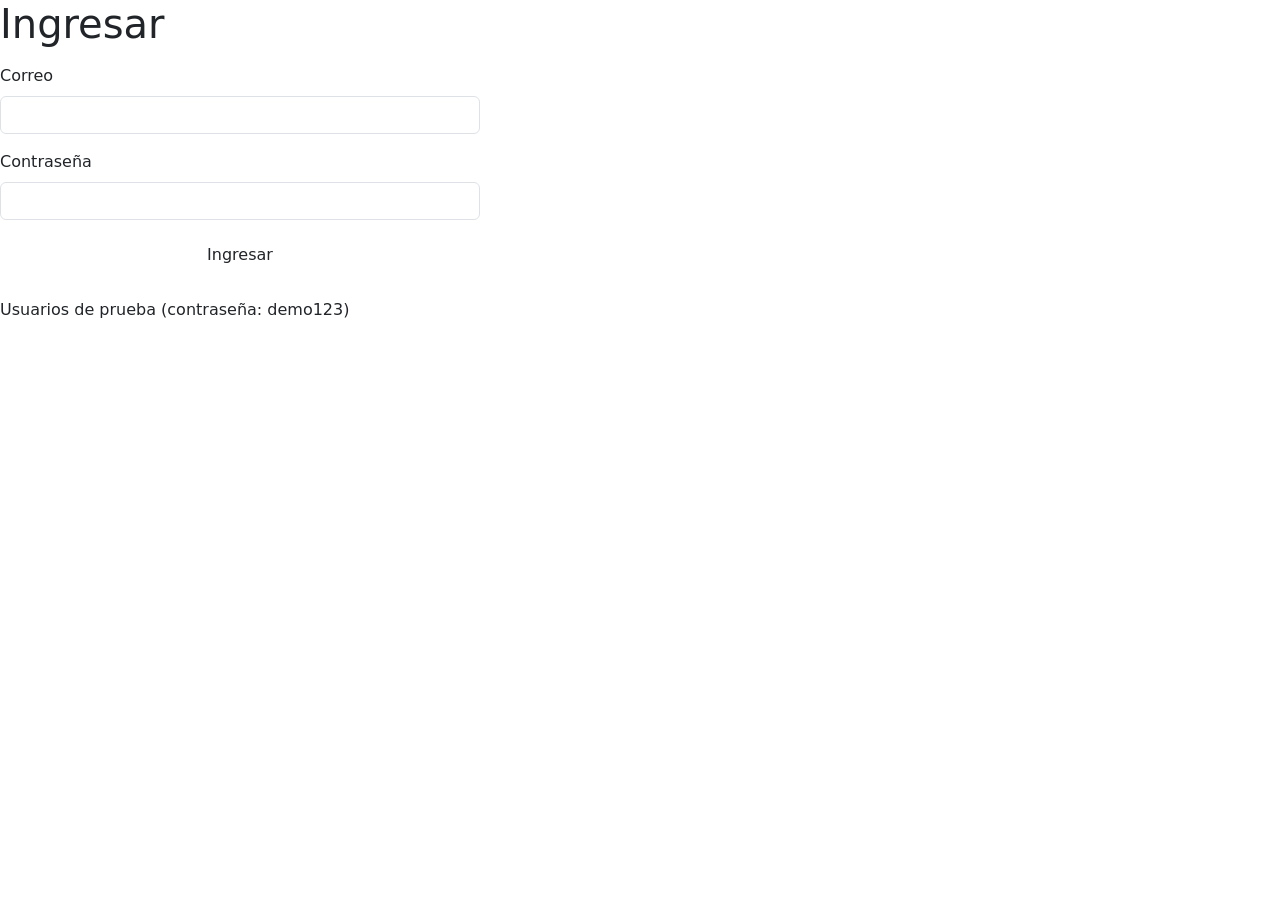
==== frontend/index.html @ 79989a02 "base1" ====
<!DOCTYPE html>
<html lang="es">
<head>
  <meta charset="UTF-8">
  <meta name="viewport" content="width=device-width, initial-scale=1">
  <title>TÍTULO · EcoConecta</title>
  <link href="https://cdn.jsdelivr.net/npm/bootstrap@5.3.3/dist/css/bootstrap.min.css" rel="stylesheet">
  <link href="css/styles.css" rel="stylesheet">
</head>
<body>
  <div id="navbar"></div>
  <main class="contenedor">
    <h1>TÍTULO</h1>
    <div id="alertas"></div>
    <!-- contenido -->
  </main>

  <script src="https://cdn.jsdelivr.net/npm/bootstrap@5.3.3/dist/js/bootstrap.bundle.min.js"></script>
  <script src="js/config.js"></script>
  <script src="js/ui.js"></script>
  <script src="js/api.js"></script>
  <script src="js/auth.js"></script>
  <script src="js/navbar.js"></script>
  <!-- <script src="js/NOMBRE.js"></script> -->
  <script>
    // Páginas protegidas: requerirRol(["solicitante"]);  Páginas públicas: quitar esta línea
    requerirRol(["solicitante"]);
    renderNavbar();
  </script>
</body>
</html>
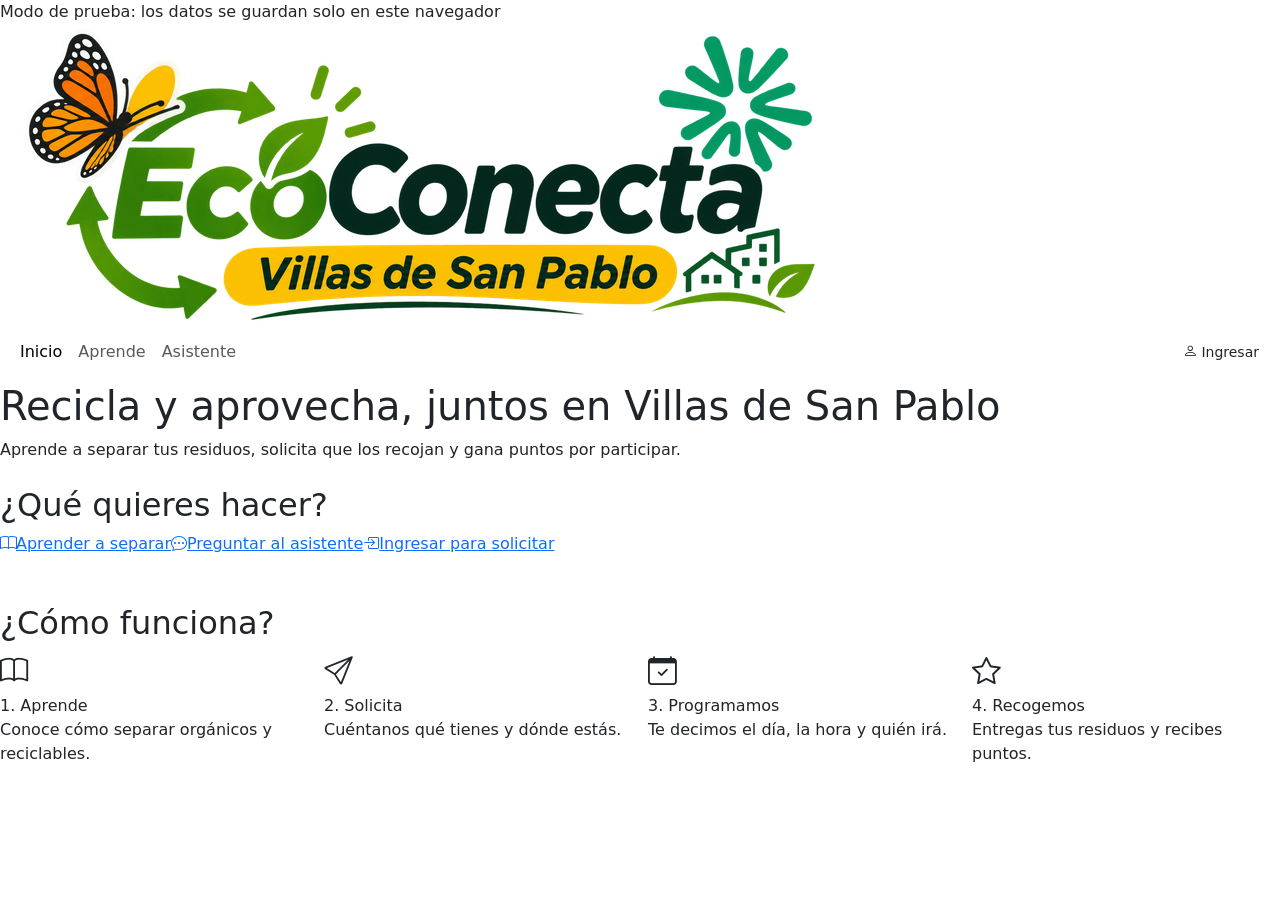
==== commit cfa30f2f: "Frontend1" ====
--- a/frontend/index.html
+++ b/frontend/index.html
@@ -3,16 +3,35 @@
 <head>
   <meta charset="UTF-8">
   <meta name="viewport" content="width=device-width, initial-scale=1">
-  <title>TÍTULO · EcoConecta</title>
+  <title>EcoConecta Villas de San Pablo</title>
   <link href="https://cdn.jsdelivr.net/npm/bootstrap@5.3.3/dist/css/bootstrap.min.css" rel="stylesheet">
+  <link href="https://cdn.jsdelivr.net/npm/bootstrap-icons@1.11.3/font/bootstrap-icons.min.css" rel="stylesheet">
+  <link rel="preconnect" href="https://fonts.googleapis.com">
+  <link rel="preconnect" href="https://fonts.gstatic.com" crossorigin>
+  <link href="https://fonts.googleapis.com/css2?family=Inter:wght@400;500;600;700&family=Poppins:wght@600;700&display=swap" rel="stylesheet">
   <link href="css/styles.css" rel="stylesheet">
 </head>
 <body>
   <div id="navbar"></div>
+
   <main class="contenedor">
-    <h1>TÍTULO</h1>
-    <div id="alertas"></div>
-    <!-- contenido -->
+    <h1>Recicla y aprovecha, juntos en Villas de San Pablo</h1>
+    <p class="texto-suave">Aprende a separar tus residuos, solicita que los recojan y gana puntos por participar.</p>
+
+    <h2 class="mt-4">¿Qué quieres hacer?</h2>
+    <nav class="mosaico" id="acciones" aria-label="Acciones principales"></nav>
+
+    <h2 class="mt-5">¿Cómo funciona?</h2>
+    <ol class="list-unstyled d-grid gap-3 mb-0" style="grid-template-columns:repeat(auto-fit,minmax(220px,1fr))">
+      <li class="eco-card"><i class="bi bi-book" style="font-size:1.8rem;color:var(--eco-green)" aria-hidden="true"></i>
+        <div class="titulo">1. Aprende</div>Conoce cómo separar orgánicos y reciclables.</li>
+      <li class="eco-card"><i class="bi bi-send" style="font-size:1.8rem;color:var(--eco-green)" aria-hidden="true"></i>
+        <div class="titulo">2. Solicita</div>Cuéntanos qué tienes y dónde estás.</li>
+      <li class="eco-card"><i class="bi bi-calendar-check" style="font-size:1.8rem;color:var(--eco-green)" aria-hidden="true"></i>
+        <div class="titulo">3. Programamos</div>Te decimos el día, la hora y quién irá.</li>
+      <li class="eco-card"><i class="bi bi-star" style="font-size:1.8rem;color:var(--eco-green)" aria-hidden="true"></i>
+        <div class="titulo">4. Recogemos</div>Entregas tus residuos y recibes puntos.</li>
+    </ol>
   </main>
 
   <script src="https://cdn.jsdelivr.net/npm/bootstrap@5.3.3/dist/js/bootstrap.bundle.min.js"></script>
@@ -21,10 +40,21 @@
   <script src="js/api.js"></script>
   <script src="js/auth.js"></script>
   <script src="js/navbar.js"></script>
-  <!-- <script src="js/NOMBRE.js"></script> -->
   <script>
-    // Páginas protegidas: requerirRol(["solicitante"]);  Páginas públicas: quitar esta línea
-    requerirRol(["solicitante"]);
+    const u = usuarioActual();
+    // Coordinadores, recolectores y administrador van directo a su pantalla de trabajo
+    if (u && u.rol !== "solicitante") location.replace(HOME_POR_ROL[u.rol]);
+
+    const boton = (href, icono, texto) => `<a href="${href}"><i class="bi ${icono}" aria-hidden="true"></i>${texto}</a>`;
+    const acciones = u
+      ? [boton("solicitud.html", "bi-send", "Solicitar recolección"),
+         boton("mis-solicitudes.html", "bi-list-check", "Mis solicitudes"),
+         boton("educacion.html", "bi-book", "Aprender a separar"),
+         boton("asistente.html", "bi-chat-dots", "Preguntar al asistente")]
+      : [boton("educacion.html", "bi-book", "Aprender a separar"),
+         boton("asistente.html", "bi-chat-dots", "Preguntar al asistente"),
+         boton("login.html", "bi-box-arrow-in-right", "Ingresar para solicitar")];
+    document.getElementById("acciones").innerHTML = acciones.join("");
     renderNavbar();
   </script>
 </body>
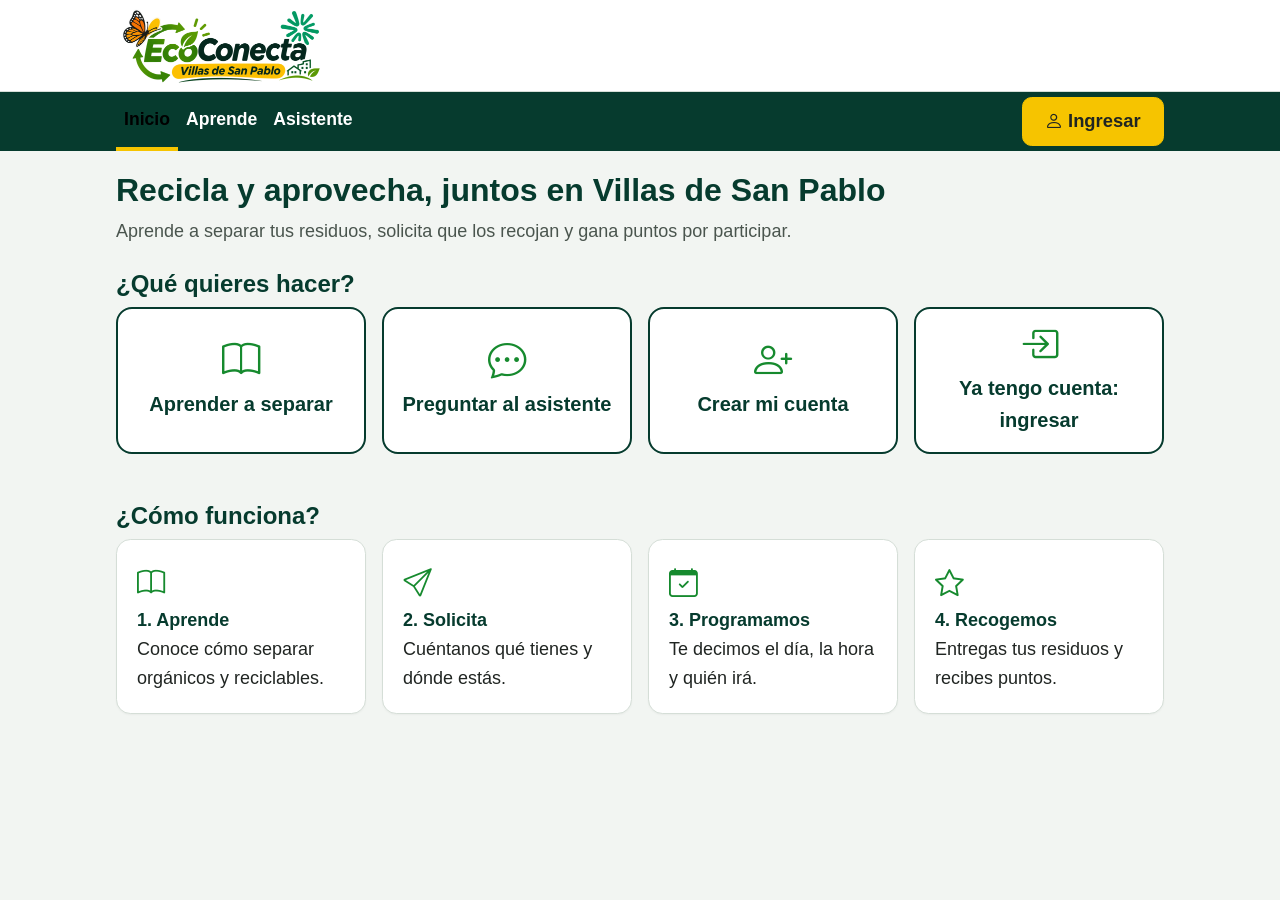
==== commit efef9c22: "arreglos2" ====
--- a/frontend/index.html
+++ b/frontend/index.html
@@ -53,9 +53,10 @@
          boton("asistente.html", "bi-chat-dots", "Preguntar al asistente")]
       : [boton("educacion.html", "bi-book", "Aprender a separar"),
          boton("asistente.html", "bi-chat-dots", "Preguntar al asistente"),
-         boton("login.html", "bi-box-arrow-in-right", "Ingresar para solicitar")];
+         boton("registro.html", "bi-person-plus", "Crear mi cuenta"),
+         boton("login.html", "bi-box-arrow-in-right", "Ya tengo cuenta: ingresar")];
     document.getElementById("acciones").innerHTML = acciones.join("");
     renderNavbar();
   </script>
 </body>
-</html>+</html>
--- a/frontend/css/styles.css
+++ b/frontend/css/styles.css
@@ -0,0 +1,144 @@
+/* EcoConecta · estilos base según el Manual de Identidad Visual (Bootstrap 5 + tokens propios) */
+:root {
+  /* Tokens del manual (sección 8) */
+  --eco-forest: #063B2E;
+  --eco-green: #168A2E;
+  --eco-leaf: #65A90A;      /* solo gráficos; NO para texto pequeño sobre blanco */
+  --eco-teal: #0A9B70;
+  --eco-yellow: #F6C400;    /* sobre blanco solo como fondo, con texto carbón */
+  --eco-orange: #F28C00;    /* idem */
+  --eco-charcoal: #202522;
+  --eco-background: #F2F5F2;
+  --font-heading: 'Poppins', 'Arial', sans-serif;
+  --font-body: 'Inter', 'Arial', sans-serif;
+
+  /* Auxiliares (neutros y tonos claros derivados de la paleta) */
+  --eco-border: #D5DED7;
+  --eco-muted: #4A554E;
+  --eco-green-dark: #0F6B22;   /* hover del botón principal */
+  --eco-green-soft: #E3F1E5;
+  --eco-teal-soft: #D8F1E9;
+
+  --bs-body-bg: var(--eco-background);
+  --bs-body-color: var(--eco-charcoal);
+  --bs-body-font-family: var(--font-body);
+  --bs-link-color: var(--eco-forest);
+  --bs-link-hover-color: var(--eco-green);
+}
+
+body { font-family: var(--font-body); font-size: 1.125rem; line-height: 1.6; }  /* 18 px: lectura cómoda para adultos mayores */
+h1, h2, h3, h4 { font-family: var(--font-heading); color: var(--eco-forest); }
+h1 { font-weight: 700; font-size: clamp(1.75rem, 4vw, 2rem); }      /* 28–32 px */
+h2 { font-weight: 600; font-size: clamp(1.25rem, 3vw, 1.5rem); }    /* 20–24 px */
+h3 { font-weight: 600; font-size: 1.125rem; }                         /* 16–18 px */
+a { text-underline-offset: 3px; }
+.dato, .codigo { font-weight: 500; font-variant-numeric: tabular-nums; }   /* ids, horas, valores */
+
+/* ===== Encabezado: franja blanca con el logo + barra verde bosque ===== */
+.eco-header { background: #fff; border-bottom: 1px solid var(--eco-border); }
+.contenedor-nav { max-width: 1080px; margin: 0 auto; padding: .5rem 1rem; }
+.eco-logo { display: block; width: 220px; max-width: 100%; height: auto; }   /* mínimo digital del manual: 220 px */
+.eco-nav { background: var(--eco-forest); padding: 0; }
+.eco-nav .nav-link { color: #fff; font-weight: 600; font-size: 1.1rem; padding: .85rem 1rem; border-bottom: 4px solid transparent; border-radius: 0; }
+.eco-nav .nav-link:hover { background: rgba(255,255,255,.12); color: #fff; }
+.eco-nav .nav-link.active { border-bottom-color: var(--eco-yellow); }   /* no depende solo del color: subrayado grueso */
+.eco-nav .usuario { color: #fff; font-weight: 500; font-size: .95rem; }
+.eco-menu-btn { background: transparent; color: #fff; border: 2px solid #fff; border-radius: .6rem; font-weight: 600; padding: .45rem .9rem; min-height: 48px; }
+.eco-nav .container-fluid, .eco-nav .navbar-nav, .eco-nav .navbar-collapse { flex-wrap: wrap; }
+.aviso-mock { background: var(--eco-yellow); color: var(--eco-charcoal); text-align: center; font-size: .9rem; font-weight: 500; padding: .3rem; }
+@media (max-width: 575px) { .eco-nav .usuario { display: none; } }
+
+/* ===== Botones (manual §5) ===== */
+.btn { font-family: var(--font-body); font-weight: 700; font-size: 1.15rem; min-height: 56px; border-radius: .6rem; padding: .6rem 1.4rem; }
+.btn-eco { background: var(--eco-green); border-color: var(--eco-green); color: #fff; }           /* principal */
+.btn-eco:hover, .btn-eco:focus { background: var(--eco-green-dark); border-color: var(--eco-green-dark); color: #fff; }
+.btn-outline-eco { background: #fff; border: 2px solid var(--eco-forest); color: var(--eco-forest); } /* secundario */
+.btn-outline-eco:hover { background: var(--eco-green-soft); color: var(--eco-forest); border-color: var(--eco-forest); }
+.btn-sol { background: var(--eco-yellow); border-color: var(--eco-yellow); color: var(--eco-charcoal); }
+.btn-sol:hover { background: #dcae00; border-color: #dcae00; color: var(--eco-charcoal); }
+.accion-grande { width: 100%; min-height: 64px; font-size: 1.25rem; }
+:focus-visible { outline: 3px solid var(--eco-orange); outline-offset: 2px; }
+
+/* ===== Formularios ===== */
+.form-label { font-weight: 600; font-size: 1.1rem; }
+.form-control, .form-select { min-height: 56px; font-size: 1.1rem; border: 1.5px solid #9fb0a5; }
+.form-control:focus, .form-select:focus { border-color: var(--eco-green); box-shadow: 0 0 0 .22rem rgba(22,138,46,.3); }
+.ayuda { color: var(--eco-muted); font-size: .95rem; }
+
+/* ===== Tarjetas: fondo blanco, borde gris claro, sin sombra fuerte ===== */
+.eco-card { background: #fff; border: 1px solid var(--eco-border); border-radius: .9rem; padding: 1.25rem; box-shadow: 0 1px 2px rgba(0,0,0,.04); }
+.eco-card.destacada { border-left: 6px solid var(--eco-green); }
+.eco-card .titulo { font-family: var(--font-heading); font-weight: 600; color: var(--eco-forest); }
+.texto-suave { color: var(--eco-muted); }
+
+/* ===== Estados: color + icono + texto (nunca solo color) ===== */
+.estado, .flujo, .puntos { display: inline-flex; align-items: center; gap: .4rem; padding: .3rem .8rem; border-radius: 2rem; font-size: 1rem; font-weight: 600; }
+.estado-recibida    { background: #E8ECE9; color: var(--eco-charcoal); }
+.estado-en_revision { background: #FFF1B8; color: #4D3B00; }
+.estado-asignada    { background: var(--eco-teal-soft); color: #04573F; }
+.estado-programada  { background: var(--eco-green-soft); color: #0B5A1B; border: 1px solid #9fcfa6; }
+.estado-recolectada { background: var(--eco-forest); color: #fff; }
+.estado-cancelada   { background: #FDE3C2; color: #6B3600; }
+
+.flujo-organico   { background: var(--eco-green-soft); color: #0B5A1B; border: 1px solid #9fcfa6; }
+.flujo-reciclable { background: var(--eco-teal-soft); color: #04573F; border: 1px solid #8fd3bd; }
+
+/* Puntos: amarillo como acento (manual §5) */
+.puntos { background: var(--eco-yellow); color: var(--eco-charcoal); font-weight: 700; }
+.aviso-puntos { background: #FFF6CC; border: 1px solid #E7CE55; border-radius: .6rem; padding: .6rem .9rem; font-size: .95rem; }
+
+/* ===== Línea de tiempo del historial ===== */
+.linea-tiempo { list-style: none; margin: 0; padding-left: 1.2rem; border-left: 3px solid var(--eco-border); }
+.linea-tiempo li { position: relative; padding: 0 0 .9rem .9rem; }
+.linea-tiempo li::before { content: ""; position: absolute; left: -1.78rem; top: .45rem; width: 12px; height: 12px; border-radius: 50%;
+  background: var(--eco-green); border: 2px solid #fff; box-shadow: 0 0 0 2px var(--eco-green); }
+
+/* ===== Botones grandes de inicio (una acción por botón) ===== */
+.mosaico { display: grid; gap: 1rem; grid-template-columns: repeat(auto-fit, minmax(240px, 1fr)); }
+.mosaico a, .mosaico button { display: flex; flex-direction: column; align-items: center; justify-content: center; gap: .5rem;
+  min-height: 140px; padding: 1rem; text-align: center; text-decoration: none; background: #fff;
+  border: 2px solid var(--eco-forest); border-radius: 1rem; color: var(--eco-forest);
+  font-family: var(--font-heading); font-size: 1.25rem; font-weight: 600; }
+.mosaico a:hover, .mosaico button:hover { background: var(--eco-green-soft); }
+.mosaico .bi { font-size: 2.4rem; line-height: 1; color: var(--eco-green); }
+
+.contenedor { max-width: 1080px; margin: 0 auto; padding: 1.25rem 1rem 3rem; }
+.tabla-scroll { overflow-x: auto; }
+@media (prefers-reduced-motion: reduce) { * { transition: none !important; animation: none !important; } }
+
+/* ===== Elegir tipo de residuo (tarjetas grandes con radio real, accesibles) ===== */
+.opciones-residuo { display: grid; gap: 1rem; grid-template-columns: repeat(auto-fit, minmax(260px, 1fr)); }
+.opcion-residuo input { position: absolute; opacity: 0; }
+.opcion-residuo label { display: block; height: 100%; cursor: pointer; background: #fff; border: 2px solid var(--eco-border);
+  border-radius: 1rem; padding: 1.1rem; }
+.opcion-residuo label:hover { border-color: var(--eco-green); }
+.opcion-residuo input:checked + label { border-color: var(--eco-green); background: var(--eco-green-soft); box-shadow: 0 0 0 3px var(--eco-green); }
+.opcion-residuo input:focus-visible + label { outline: 3px solid var(--eco-orange); outline-offset: 2px; }
+.opcion-residuo .bi-check-circle-fill { display: none; color: var(--eco-green); }
+.opcion-residuo input:checked + label .bi-check-circle-fill { display: inline; }
+.opcion-residuo .grande { font-family: var(--font-heading); font-weight: 600; font-size: 1.3rem; color: var(--eco-forest); }
+.opcion-residuo .icono { font-size: 2rem; color: var(--eco-green); }
+
+/* ===== Datos de la programación (visibles para el usuario) ===== */
+.bloque-programacion { background: var(--eco-green-soft); border: 1px solid #9fcfa6; border-radius: .8rem; padding: .9rem 1.1rem; }
+.bloque-programacion dt { font-weight: 600; color: var(--eco-forest); }
+.bloque-programacion dd { margin-bottom: .4rem; }
+.id-solicitud { font-family: var(--font-body); font-weight: 700; font-size: 1.6rem; letter-spacing: .02em; color: var(--eco-forest);
+  background: #fff; border: 2px dashed var(--eco-green); border-radius: .7rem; display: inline-block; padding: .2rem .9rem; }
+details > summary { cursor: pointer; font-weight: 600; color: var(--eco-forest); min-height: 44px; display: flex; align-items: center; }
+
+/* ===== Asistente (chat) ===== */
+.chat { background: #fff; border: 1px solid var(--eco-border); border-radius: 1rem; padding: 1rem; min-height: 280px; max-height: 55vh; overflow-y: auto; }
+.burbuja { max-width: 88%; padding: .7rem 1rem; border-radius: 1rem; margin-bottom: .8rem; white-space: pre-line; }
+.burbuja.usuario { background: var(--eco-green-soft); border: 1px solid #9fcfa6; margin-left: auto; border-bottom-right-radius: .25rem; }
+.burbuja.asistente { background: var(--eco-background); border: 1px solid var(--eco-border); border-bottom-left-radius: .25rem; }
+.burbuja .pie { display: flex; flex-wrap: wrap; gap: .5rem; margin-top: .6rem; white-space: normal; }
+.chip { background: #fff; border: 2px solid var(--eco-forest); color: var(--eco-forest); border-radius: 2rem; padding: .5rem 1rem; font-weight: 600; min-height: 48px; }
+.chip:hover { background: var(--eco-green-soft); }
+
+/* ===== Temas de educación y chips de filtro ===== */
+.chip[aria-pressed="true"] { background: var(--eco-forest); color: #fff; }
+.tema summary { list-style: none; cursor: pointer; font-family: var(--font-heading); color: var(--eco-forest); font-size: 1.1rem; }
+.tema summary::-webkit-details-marker { display: none; }
+.tema summary::after { content: "\F229"; font-family: "bootstrap-icons"; float: right; color: var(--eco-green); }
+.tema[open] summary::after { content: "\F286"; }
